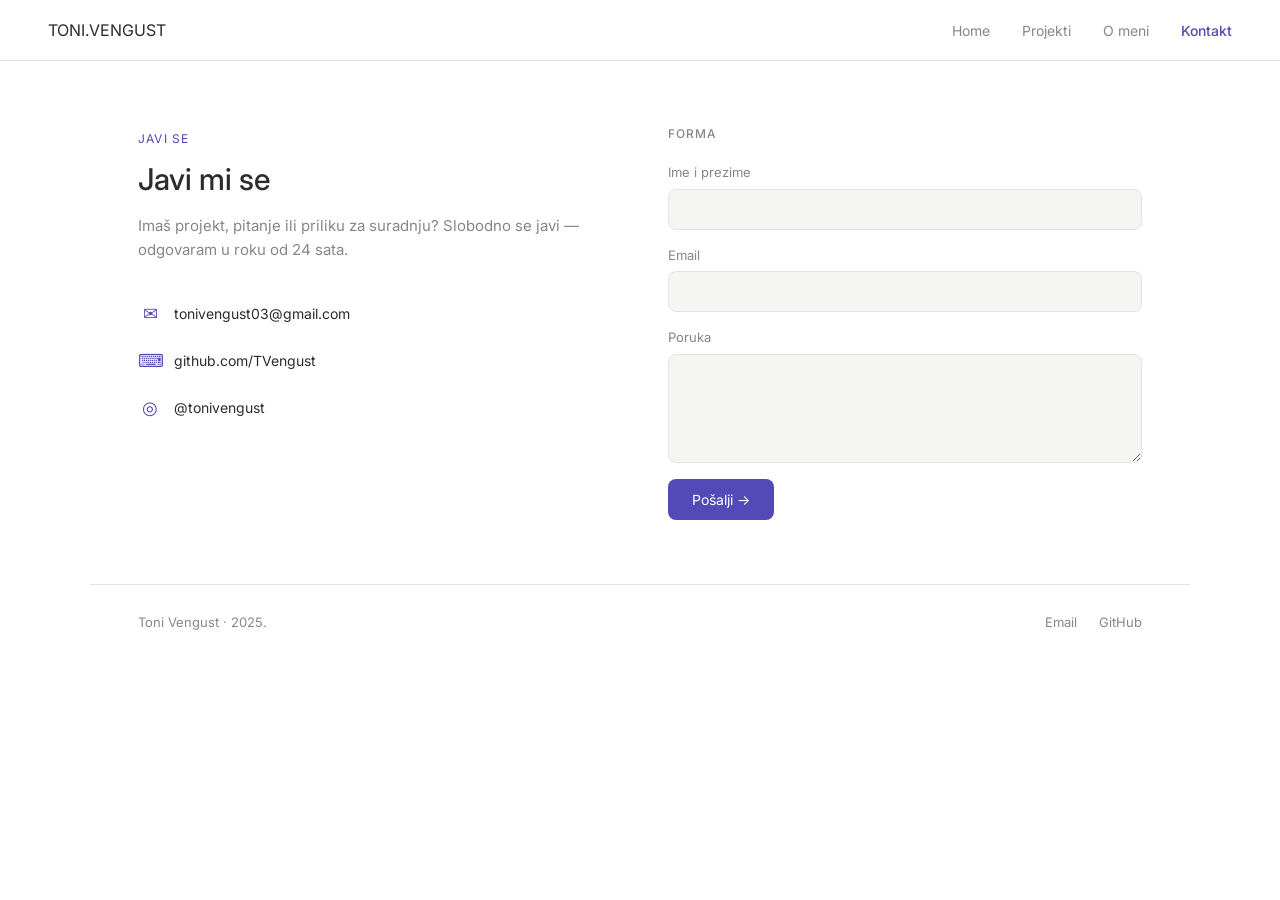
==== kontakt.html @ f5115459 "Initial commit - e-portfolio" ====
<!DOCTYPE html>
<html lang="hr">
<head>
  <meta charset="UTF-8">
  <meta name="viewport" content="width=device-width, initial-scale=1.0">
  <title>Kontakt — Toni Vengust</title>
  <link rel="preconnect" href="https://fonts.googleapis.com">
  <link rel="preconnect" href="https://fonts.gstatic.com" crossorigin>
  <link href="https://fonts.googleapis.com/css2?family=Inter:wght@400;500;600&display=swap" rel="stylesheet">
  <link rel="stylesheet" href="style.css">
</head>
<body>

  <!-- NAVIGACIJA -->
  <nav class="navbar">
    <a href="index.html" class="logo">TONI.VENGUST</a>
    <div class="nav-links">
      <a href="index.html">Home</a>
      <a href="projekti.html">Projekti</a>
      <a href="o-meni.html">O meni</a>
      <a href="kontakt.html" class="active">Kontakt</a>
    </div>
  </nav>

  <!-- KONTAKT -->
  <section class="contact">

    <!-- Lijevi dio: info -->
    <div class="contact-info">
      <span class="tag">Javi se</span>
      <h1>Javi mi se</h1>
      <p>Imaš projekt, pitanje ili priliku za suradnju? Slobodno se javi — odgovaram u roku od 24 sata.</p>

      <ul class="contact-list">
        <li>
          <span class="contact-icon">✉</span>
          <a href="mailto:tonivengust03@gmail.com">tonivengust03@gmail.com</a>
        </li>
        <li>
          <span class="contact-icon">⌨</span>
          <a href="https://github.com/TVengust" target="_blank">github.com/TVengust</a>
        </li>
        <li>
          <span class="contact-icon">◎</span>
          <a href="https://instagram.com/tonivengust" target="_blank">@tonivengust</a>
        </li>
      </ul>
    </div>

    <!-- Desni dio: forma -->
    <div class="contact-form">
      <h2 class="section-label">Forma</h2>
      <form action="https://formspree.io/f/TVOJ_ID" method="POST">
        <label for="ime">Ime i prezime</label>
        <input type="text" id="ime" name="ime" required>

        <label for="email">Email</label>
        <input type="email" id="email" name="email" required>

        <label for="poruka">Poruka</label>
        <textarea id="poruka" name="poruka" rows="5" required></textarea>

        <button type="submit" class="btn btn-primary">Pošalji →</button>
      </form>
    </div>

  </section>

  <!-- FOOTER -->
  <footer class="footer">
    <span>Toni Vengust · 2025.</span>
    <div class="footer-links">
      <a href="mailto:tonivengust03@gmail.com">Email</a>
      <a href="https://github.com/TVengust" target="_blank">GitHub</a>
    </div>
  </footer>

</body>
</html>
---- style.css ----
/* ===== VARIJABLE (paleta iz Figme) ===== */
:root {
  --akcent: #534AB7;
  --akcent-tamni: #3C3489;
  --akcent-svijetli: #EEEDFE;
  --hover: #CECBF6;
  --tekst: #2C2C2A;
  --muted: #888780;
  --border: #E5E4E0;
  --surface: #F5F5F4;
  --bijela: #FFFFFF;
}

/* ===== RESET ===== */
* {
  margin: 0;
  padding: 0;
  box-sizing: border-box;
}

body {
  font-family: 'Inter', sans-serif;
  color: var(--tekst);
  background: var(--bijela);
  line-height: 1.5;
}

a {
  text-decoration: none;
  color: inherit;
}

/* ===== NAVIGACIJA ===== */
.navbar {
  display: flex;
  align-items: center;
  justify-content: space-between;
  padding: 18px 48px;
  border-bottom: 1px solid var(--border);
  position: sticky;
  top: 0;
  background: var(--bijela);
  z-index: 100;
}

.logo {
  display: flex;
  align-items: center;
}

.logo img {
  height: 40px;
  width: auto;
  display: block;
}

.nav-links a {
  font-size: 14px;
  color: var(--muted);
  margin-left: 28px;
  transition: color 0.2s;
}

.nav-links a:hover {
  color: var(--tekst);
}

.nav-links a.active {
  color: var(--akcent);
  font-weight: 500;
}

/* ===== HERO ===== */
.hero {
  max-width: 1100px;
  margin: 0 auto;
  padding: 80px 48px 64px;
}

.tag {
  display: inline-block;
  font-size: 12px;
  letter-spacing: 0.1em;
  text-transform: uppercase;
  color: var(--akcent);
}

.hero h1 {
  font-size: 44px;
  font-weight: 500;
  line-height: 1.15;
  margin: 18px 0;
}

.hero-sub {
  font-size: 16px;
  color: var(--muted);
  max-width: 440px;
  line-height: 1.6;
}

.hero-buttons {
  margin-top: 28px;
  display: flex;
  gap: 12px;
}

/* ===== GUMBI ===== */
.btn {
  display: inline-block;
  font-size: 14px;
  padding: 12px 24px;
  border-radius: 8px;
  transition: all 0.2s;
}

.btn-primary {
  background: var(--akcent);
  color: var(--bijela);
}

.btn-primary:hover {
  background: var(--akcent-tamni);
}

.btn-ghost {
  border: 1px solid var(--akcent);
  color: var(--akcent);
}

.btn-ghost:hover {
  background: var(--akcent-svijetli);
}

/* ===== IZDVOJENI PROJEKTI ===== */
.featured {
  max-width: 1100px;
  margin: 0 auto;
  padding: 32px 48px 64px;
  border-top: 1px solid var(--border);
}

.section-label {
  font-size: 12px;
  font-weight: 500;
  letter-spacing: 0.08em;
  text-transform: uppercase;
  color: var(--muted);
  margin-bottom: 20px;
}

.cards-grid {
  display: grid;
  grid-template-columns: repeat(3, 1fr);
  gap: 18px;
}

.card {
  border: 1px solid var(--border);
  border-radius: 10px;
  overflow: hidden;
  transition: transform 0.2s, box-shadow 0.2s;
}

.card:hover {
  transform: translateY(-3px);
  box-shadow: 0 8px 24px rgba(83, 74, 183, 0.12);
}

.card-img {
  height: 160px;
  background: var(--akcent-svijetli);
  overflow: hidden;
}

.card-img img {
  width: 100%;
  height: 100%;
  object-fit: cover;
  display: block;
}

.card-body {
  padding: 14px 16px;
}

.card-body h3 {
  font-size: 15px;
  font-weight: 500;
}

.card-tag {
  font-size: 12px;
  color: var(--akcent);
  margin-top: 4px;
  display: inline-block;
}

/* ===== FOOTER ===== */
.footer {
  max-width: 1100px;
  margin: 0 auto;
  padding: 28px 48px;
  border-top: 1px solid var(--border);
  display: flex;
  justify-content: space-between;
  align-items: center;
  font-size: 13px;
  color: var(--muted);
}

.footer-links a {
  margin-left: 18px;
  transition: color 0.2s;
}

.footer-links a:hover {
  color: var(--akcent);
}

/* ===== RESPONZIVNOST (mobitel) ===== */
@media (max-width: 768px) {
  .navbar {
    padding: 16px 24px;
  }
  .nav-links a {
    margin-left: 16px;
    font-size: 13px;
  }
  .hero {
    padding: 48px 24px 40px;
  }
  .hero h1 {
    font-size: 32px;
  }
  .featured {
    padding: 28px 24px 48px;
  }
  .cards-grid {
    grid-template-columns: 1fr;
  }
  .footer {
    padding: 24px;
    flex-direction: column;
    gap: 12px;
  }
}

/* ===== ZAGLAVLJE STRANICE (Projekti, Kontakt) ===== */
.page-head {
  max-width: 1100px;
  margin: 0 auto;
  padding: 56px 48px 24px;
}

.page-head h1 {
  font-size: 34px;
  font-weight: 500;
  margin: 10px 0 8px;
}

.page-head p {
  font-size: 15px;
  color: var(--muted);
}

/* ===== PROJEKTI (grid 2x2) ===== */
.projects {
  max-width: 1100px;
  margin: 0 auto;
  padding: 16px 48px 64px;
}

.projects-grid {
  display: grid;
  grid-template-columns: repeat(2, 1fr);
  gap: 22px;
}

.project-card {
  border: 1px solid var(--border);
  border-radius: 12px;
  overflow: hidden;
  transition: transform 0.2s, box-shadow 0.2s;
}

.project-card:hover {
  transform: translateY(-3px);
  box-shadow: 0 10px 28px rgba(83, 74, 183, 0.12);
}

.project-img {
  position: relative;
  height: 200px;
  background: var(--akcent-svijetli);
  overflow: hidden;
}

.project-img img {
  width: 100%;
  height: 100%;
  object-fit: cover;
  display: block;
}

.project-chip {
  position: absolute;
  bottom: 12px;
  left: 12px;
  background: var(--bijela);
  color: var(--akcent);
  font-size: 11px;
  padding: 4px 11px;
  border-radius: 20px;
}

.project-body {
  padding: 18px 20px 20px;
}

.project-body h3 {
  font-size: 17px;
  font-weight: 500;
  margin-bottom: 8px;
}

.project-body p {
  font-size: 13px;
  color: var(--muted);
  line-height: 1.6;
  margin-bottom: 14px;
}

.project-link {
  font-size: 13px;
  color: var(--akcent);
  font-weight: 500;
}

.project-link:hover {
  color: var(--akcent-tamni);
}

/* ===== O MENI ===== */
.about-top {
  max-width: 1100px;
  margin: 0 auto;
  padding: 56px 48px 36px;
  display: flex;
  gap: 32px;
  align-items: center;
}

.about-avatar {
  width: 120px;
  height: 120px;
  border-radius: 50%;
  background: var(--akcent-svijetli);
  border: 1px solid var(--hover);
  flex-shrink: 0;
  overflow: hidden;
}

.about-avatar img {
  width: 100%;
  height: 100%;
  object-fit: cover;
  display: block;
}

.about-intro h1 {
  font-size: 30px;
  font-weight: 500;
  margin: 8px 0 10px;
}

.about-intro p {
  font-size: 15px;
  color: var(--muted);
  line-height: 1.6;
  max-width: 440px;
}

.about-details {
  max-width: 1100px;
  margin: 0 auto;
  padding: 16px 48px 64px;
  display: grid;
  grid-template-columns: 1fr 1fr;
  gap: 40px;
  border-top: 1px solid var(--border);
}

.info-list {
  list-style: none;
}

.info-list li {
  display: flex;
  justify-content: space-between;
  font-size: 14px;
  padding: 10px 0;
  border-bottom: 1px solid var(--border);
}

.info-meta {
  color: var(--muted);
  font-size: 13px;
}

.skills {
  display: flex;
  flex-wrap: wrap;
  gap: 9px;
}

.skill {
  font-size: 13px;
  padding: 6px 14px;
  border-radius: 20px;
  background: var(--akcent-svijetli);
  color: var(--akcent-tamni);
}

/* ===== KONTAKT ===== */
.contact {
  max-width: 1100px;
  margin: 0 auto;
  padding: 64px 48px;
  display: grid;
  grid-template-columns: 1fr 1fr;
  gap: 56px;
}

.contact-info h1 {
  font-size: 30px;
  font-weight: 500;
  margin: 8px 0 12px;
}

.contact-info > p {
  font-size: 15px;
  color: var(--muted);
  line-height: 1.6;
  margin-bottom: 28px;
}

.contact-list {
  list-style: none;
}

.contact-list li {
  display: flex;
  align-items: center;
  gap: 12px;
  padding: 10px 0;
  font-size: 14px;
}

.contact-icon {
  color: var(--akcent);
  font-size: 18px;
  width: 24px;
  text-align: center;
}

.contact-form form {
  display: flex;
  flex-direction: column;
}

.contact-form label {
  font-size: 13px;
  color: var(--muted);
  margin-bottom: 6px;
}

.contact-form input,
.contact-form textarea {
  font-family: 'Inter', sans-serif;
  font-size: 14px;
  padding: 11px 14px;
  border: 1px solid var(--border);
  border-radius: 8px;
  background: var(--surface);
  margin-bottom: 16px;
  color: var(--tekst);
  transition: border 0.2s, background 0.2s;
}

.contact-form input:focus,
.contact-form textarea:focus {
  outline: none;
  border-color: var(--akcent);
  background: var(--bijela);
}

.contact-form button {
  align-self: flex-start;
  border: none;
  cursor: pointer;
  font-family: 'Inter', sans-serif;
}

/* ===== RESPONZIVNOST za nove stranice ===== */
@media (max-width: 768px) {
  .page-head { padding: 40px 24px 16px; }
  .page-head h1 { font-size: 28px; }
  .projects { padding: 12px 24px 48px; }
  .projects-grid { grid-template-columns: 1fr; }
  .about-top {
    padding: 40px 24px 28px;
    flex-direction: column;
    text-align: center;
    gap: 20px;
  }
  .about-intro p { margin: 0 auto; }
  .about-details {
    padding: 16px 24px 48px;
    grid-template-columns: 1fr;
    gap: 28px;
  }
  .contact {
    padding: 40px 24px;
    grid-template-columns: 1fr;
    gap: 36px;
  }
}

/* ===== SLIKE RAZLIČITIH FORMATA ===== */
/* Logo-tip slike (WoodWatch) - ne rezati, bijela pozadina */
.card-img.logo-fit,
.project-img.logo-fit {
  background: var(--bijela);
}

.card-img.logo-fit img,
.project-img.logo-fit img {
  object-fit: contain;
  padding: 24px;
}

/* Banner na crnoj pozadini (Apartmani) - ne rezati */
.project-img.dark-bg,
.card-img.dark-bg {
  background: #000;
}
.project-img.dark-bg img,
.card-img.dark-bg img {
  object-fit: contain;
  padding: 0;
}
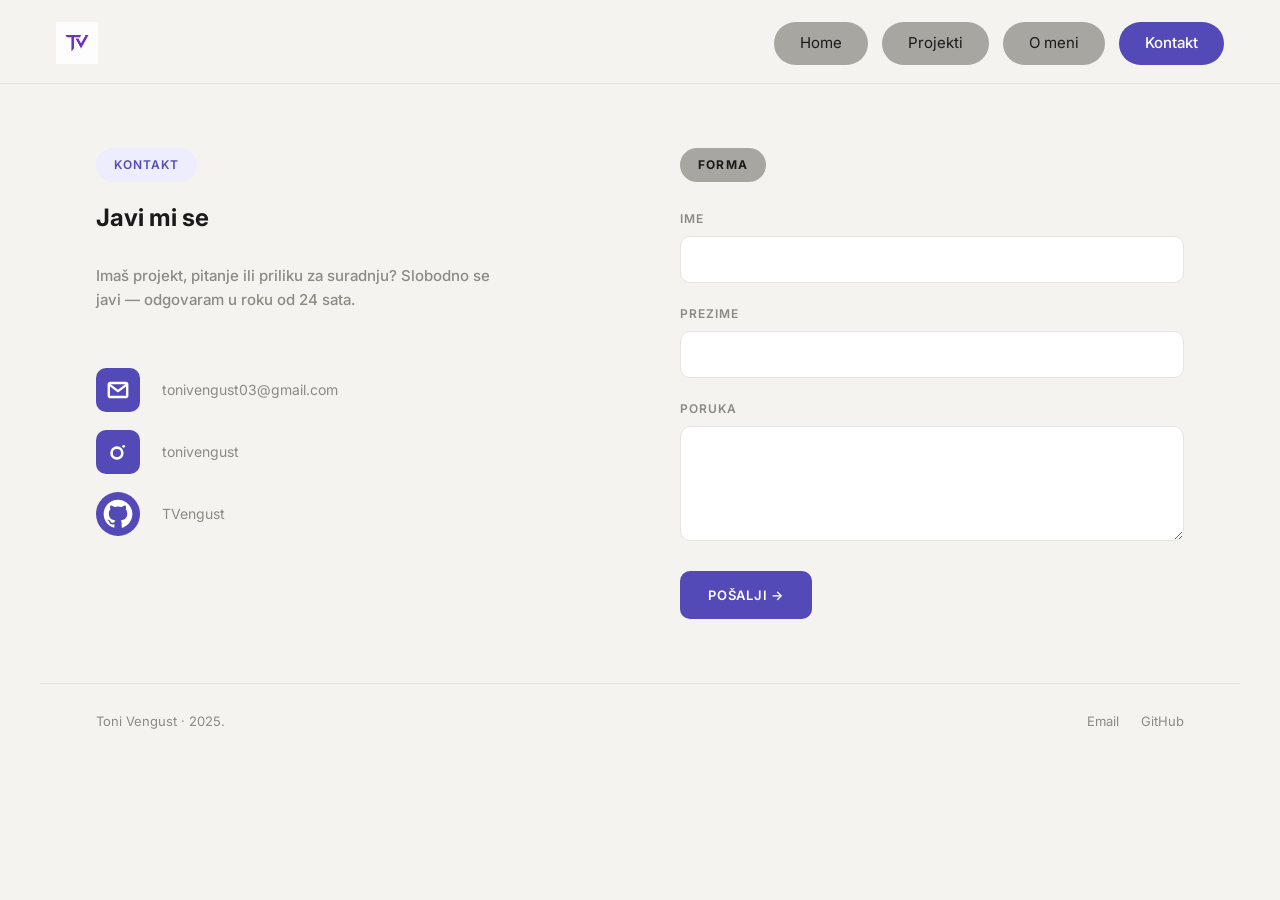
==== commit e12f60d7: "Version 1.0" ====
--- a/kontakt.html
+++ b/kontakt.html
@@ -13,7 +13,7 @@
 
   <!-- NAVIGACIJA -->
   <nav class="navbar">
-    <a href="index.html" class="logo">TONI.VENGUST</a>
+    <a href="index.html" class="logo"><img src="slike/logo.png" alt="TV logo"></a>
     <div class="nav-links">
       <a href="index.html">Home</a>
       <a href="projekti.html">Projekti</a>
@@ -27,22 +27,36 @@
 
     <!-- Lijevi dio: info -->
     <div class="contact-info">
-      <span class="tag">Javi se</span>
+      <span class="tag uppercase">Kontakt</span>
       <h1>Javi mi se</h1>
       <p>Imaš projekt, pitanje ili priliku za suradnju? Slobodno se javi — odgovaram u roku od 24 sata.</p>
 
       <ul class="contact-list">
         <li>
-          <span class="contact-icon">✉</span>
+          <span class="contact-icon" aria-hidden="true">
+            <svg viewBox="0 0 24 24" fill="none" stroke="currentColor" stroke-width="2.2" stroke-linecap="round" stroke-linejoin="round">
+              <rect x="3.5" y="5.5" width="17" height="13" rx="1.5"/>
+              <polyline points="4,7 12,13 20,7"/>
+            </svg>
+          </span>
           <a href="mailto:tonivengust03@gmail.com">tonivengust03@gmail.com</a>
         </li>
         <li>
-          <span class="contact-icon">⌨</span>
-          <a href="https://github.com/TVengust" target="_blank">github.com/TVengust</a>
+          <span class="contact-icon" aria-hidden="true">
+            <svg viewBox="0 0 24 24" fill="none" stroke="currentColor" stroke-width="2.4" stroke-linecap="round">
+              <circle cx="11" cy="13" r="5"/>
+              <circle cx="17.2" cy="6.8" r="1.3" fill="currentColor" stroke="none"/>
+            </svg>
+          </span>
+          <a href="https://instagram.com/tonivengust" target="_blank">tonivengust</a>
         </li>
         <li>
-          <span class="contact-icon">◎</span>
-          <a href="https://instagram.com/tonivengust" target="_blank">@tonivengust</a>
+          <span class="contact-icon circle" aria-hidden="true">
+            <svg viewBox="0 0 24 24" fill="currentColor">
+              <path d="M12 .5C5.65.5.5 5.65.5 12c0 5.07 3.29 9.37 7.86 10.89.57.1.78-.25.78-.55v-2.07c-3.2.7-3.87-1.36-3.87-1.36-.52-1.32-1.27-1.67-1.27-1.67-1.04-.71.08-.7.08-.7 1.15.08 1.76 1.18 1.76 1.18 1.02 1.75 2.68 1.24 3.34.95.1-.74.4-1.24.72-1.53-2.55-.29-5.24-1.28-5.24-5.69 0-1.26.45-2.29 1.18-3.1-.12-.29-.51-1.46.11-3.05 0 0 .97-.31 3.18 1.18a11.04 11.04 0 0 1 5.8 0c2.21-1.49 3.18-1.18 3.18-1.18.62 1.59.23 2.76.11 3.05.73.81 1.18 1.84 1.18 3.1 0 4.42-2.69 5.39-5.25 5.68.41.35.78 1.05.78 2.12v3.14c0 .3.2.66.79.55C20.21 21.37 23.5 17.07 23.5 12c0-6.35-5.15-11.5-11.5-11.5z"/>
+            </svg>
+          </span>
+          <a href="https://github.com/TVengust" target="_blank">TVengust</a>
         </li>
       </ul>
     </div>
@@ -51,11 +65,11 @@
     <div class="contact-form">
       <h2 class="section-label">Forma</h2>
       <form action="https://formspree.io/f/TVOJ_ID" method="POST">
-        <label for="ime">Ime i prezime</label>
+        <label for="ime">Ime</label>
         <input type="text" id="ime" name="ime" required>
 
-        <label for="email">Email</label>
-        <input type="email" id="email" name="email" required>
+        <label for="prezime">Prezime</label>
+        <input type="text" id="prezime" name="prezime" required>
 
         <label for="poruka">Poruka</label>
         <textarea id="poruka" name="poruka" rows="5" required></textarea>
--- a/style.css
+++ b/style.css
@@ -4,10 +4,11 @@
   --akcent-tamni: #3C3489;
   --akcent-svijetli: #EEEDFE;
   --hover: #CECBF6;
-  --tekst: #2C2C2A;
-  --muted: #888780;
+  --tekst: #1A1A1A;
+  --muted: #8C8A82;
   --border: #E5E4E0;
-  --surface: #F5F5F4;
+  --surface: #F4F3F0;
+  --pill-gray: #A8A6A0;
   --bijela: #FFFFFF;
 }
 
@@ -21,7 +22,7 @@
 body {
   font-family: 'Inter', sans-serif;
   color: var(--tekst);
-  background: var(--bijela);
+  background: var(--surface);
   line-height: 1.5;
 }
 
@@ -35,11 +36,11 @@
   display: flex;
   align-items: center;
   justify-content: space-between;
-  padding: 18px 48px;
+  padding: 22px 56px 18px;
   border-bottom: 1px solid var(--border);
   position: sticky;
   top: 0;
-  background: var(--bijela);
+  background: var(--surface);
   z-index: 100;
 }
 
@@ -49,68 +50,90 @@
 }
 
 .logo img {
-  height: 40px;
+  height: 42px;
   width: auto;
   display: block;
 }
 
+.nav-links {
+  display: flex;
+  gap: 14px;
+}
+
 .nav-links a {
-  font-size: 14px;
-  color: var(--muted);
-  margin-left: 28px;
-  transition: color 0.2s;
+  font-size: 15px;
+  color: var(--tekst);
+  background: var(--pill-gray);
+  padding: 10px 26px;
+  border-radius: 999px;
+  transition: background 0.2s, color 0.2s;
 }
 
 .nav-links a:hover {
-  color: var(--tekst);
+  background: #97958f;
 }
 
 .nav-links a.active {
-  color: var(--akcent);
+  background: var(--akcent);
+  color: var(--bijela);
   font-weight: 500;
 }
 
 /* ===== HERO ===== */
 .hero {
-  max-width: 1100px;
-  margin: 0 auto;
-  padding: 80px 48px 64px;
+  max-width: 1200px;
+  margin: 0 auto;
+  padding: 72px 56px 80px;
 }
 
 .tag {
   display: inline-block;
+  font-size: 14px;
+  font-weight: 500;
+  color: var(--akcent);
+  background: var(--akcent-svijetli);
+  padding: 8px 18px;
+  border-radius: 999px;
+}
+
+.tag.uppercase {
+  text-transform: uppercase;
+  letter-spacing: 0.08em;
   font-size: 12px;
-  letter-spacing: 0.1em;
-  text-transform: uppercase;
-  color: var(--akcent);
+  font-weight: 600;
 }
 
 .hero h1 {
-  font-size: 44px;
-  font-weight: 500;
-  line-height: 1.15;
-  margin: 18px 0;
+  font-size: 32px;
+  font-weight: 700;
+  line-height: 1.2;
+  margin: 22px 0 22px;
 }
 
 .hero-sub {
   font-size: 16px;
   color: var(--muted);
-  max-width: 440px;
+  max-width: 560px;
   line-height: 1.6;
 }
 
 .hero-buttons {
-  margin-top: 28px;
-  display: flex;
-  gap: 12px;
+  margin-top: 56px;
+  display: flex;
+  gap: 14px;
 }
 
 /* ===== GUMBI ===== */
 .btn {
-  display: inline-block;
-  font-size: 14px;
-  padding: 12px 24px;
-  border-radius: 8px;
+  display: inline-flex;
+  align-items: center;
+  gap: 10px;
+  font-size: 13px;
+  font-weight: 600;
+  letter-spacing: 0.06em;
+  text-transform: uppercase;
+  padding: 16px 28px;
+  border-radius: 10px;
   transition: all 0.2s;
 }
 
@@ -124,7 +147,8 @@
 }
 
 .btn-ghost {
-  border: 1px solid var(--akcent);
+  background: var(--bijela);
+  border: 1px solid var(--border);
   color: var(--akcent);
 }
 
@@ -134,42 +158,46 @@
 
 /* ===== IZDVOJENI PROJEKTI ===== */
 .featured {
-  max-width: 1100px;
-  margin: 0 auto;
-  padding: 32px 48px 64px;
+  max-width: 1200px;
+  margin: 0 auto;
+  padding: 48px 56px 72px;
   border-top: 1px solid var(--border);
 }
 
 .section-label {
+  display: inline-block;
   font-size: 12px;
-  font-weight: 500;
-  letter-spacing: 0.08em;
+  font-weight: 700;
+  letter-spacing: 0.1em;
   text-transform: uppercase;
-  color: var(--muted);
-  margin-bottom: 20px;
+  color: var(--tekst);
+  background: var(--pill-gray);
+  padding: 8px 18px;
+  border-radius: 999px;
+  margin-bottom: 32px;
 }
 
 .cards-grid {
   display: grid;
   grid-template-columns: repeat(3, 1fr);
-  gap: 18px;
+  gap: 26px;
 }
 
 .card {
-  border: 1px solid var(--border);
   border-radius: 10px;
-  overflow: hidden;
-  transition: transform 0.2s, box-shadow 0.2s;
+  background: transparent;
+  transition: transform 0.2s;
 }
 
 .card:hover {
   transform: translateY(-3px);
-  box-shadow: 0 8px 24px rgba(83, 74, 183, 0.12);
 }
 
 .card-img {
-  height: 160px;
-  background: var(--akcent-svijetli);
+  height: 180px;
+  background: var(--bijela);
+  border: 1px solid var(--akcent);
+  border-radius: 10px;
   overflow: hidden;
 }
 
@@ -181,26 +209,27 @@
 }
 
 .card-body {
-  padding: 14px 16px;
+  padding: 14px 4px 4px;
 }
 
 .card-body h3 {
-  font-size: 15px;
-  font-weight: 500;
+  font-size: 17px;
+  font-weight: 700;
+  color: var(--tekst);
 }
 
 .card-tag {
-  font-size: 12px;
-  color: var(--akcent);
-  margin-top: 4px;
+  font-size: 13px;
+  color: var(--muted);
+  margin-top: 6px;
   display: inline-block;
 }
 
 /* ===== FOOTER ===== */
 .footer {
-  max-width: 1100px;
-  margin: 0 auto;
-  padding: 28px 48px;
+  max-width: 1200px;
+  margin: 0 auto;
+  padding: 28px 56px;
   border-top: 1px solid var(--border);
   display: flex;
   justify-content: space-between;
@@ -248,36 +277,38 @@
 
 /* ===== ZAGLAVLJE STRANICE (Projekti, Kontakt) ===== */
 .page-head {
-  max-width: 1100px;
-  margin: 0 auto;
-  padding: 56px 48px 24px;
+  max-width: 1200px;
+  margin: 0 auto;
+  padding: 64px 56px 32px;
 }
 
 .page-head h1 {
-  font-size: 34px;
-  font-weight: 500;
-  margin: 10px 0 8px;
+  font-size: 26px;
+  font-weight: 700;
+  margin: 22px 0 8px;
 }
 
 .page-head p {
   font-size: 15px;
+  font-weight: 600;
   color: var(--muted);
 }
 
 /* ===== PROJEKTI (grid 2x2) ===== */
 .projects {
-  max-width: 1100px;
-  margin: 0 auto;
-  padding: 16px 48px 64px;
+  max-width: 1200px;
+  margin: 0 auto;
+  padding: 24px 56px 72px;
 }
 
 .projects-grid {
   display: grid;
   grid-template-columns: repeat(2, 1fr);
-  gap: 22px;
+  gap: 28px;
 }
 
 .project-card {
+  background: var(--bijela);
   border: 1px solid var(--border);
   border-radius: 12px;
   overflow: hidden;
@@ -291,8 +322,10 @@
 
 .project-img {
   position: relative;
-  height: 200px;
-  background: var(--akcent-svijetli);
+  height: 240px;
+  background: var(--bijela);
+  border: 1px solid var(--akcent);
+  border-radius: 12px 12px 0 0;
   overflow: hidden;
 }
 
@@ -304,59 +337,59 @@
 }
 
 .project-chip {
-  position: absolute;
-  bottom: 12px;
-  left: 12px;
-  background: var(--bijela);
+  display: none;
+}
+
+.project-body {
+  padding: 22px 24px 24px;
+}
+
+.project-body h3 {
+  font-size: 18px;
+  font-weight: 700;
+  margin-bottom: 12px;
+}
+
+.project-body p {
+  font-size: 14px;
+  color: var(--muted);
+  line-height: 1.6;
+  margin-bottom: 22px;
+}
+
+.project-link {
+  display: inline-flex;
+  align-items: center;
+  gap: 6px;
+  font-size: 14px;
+  font-weight: 600;
   color: var(--akcent);
-  font-size: 11px;
-  padding: 4px 11px;
-  border-radius: 20px;
-}
-
-.project-body {
-  padding: 18px 20px 20px;
-}
-
-.project-body h3 {
-  font-size: 17px;
-  font-weight: 500;
-  margin-bottom: 8px;
-}
-
-.project-body p {
-  font-size: 13px;
-  color: var(--muted);
-  line-height: 1.6;
-  margin-bottom: 14px;
-}
-
-.project-link {
-  font-size: 13px;
-  color: var(--akcent);
-  font-weight: 500;
+  background: var(--akcent-svijetli);
+  padding: 8px 18px;
+  border-radius: 999px;
 }
 
 .project-link:hover {
+  background: var(--hover);
   color: var(--akcent-tamni);
 }
 
 /* ===== O MENI ===== */
 .about-top {
-  max-width: 1100px;
-  margin: 0 auto;
-  padding: 56px 48px 36px;
-  display: flex;
-  gap: 32px;
+  max-width: 1200px;
+  margin: 0 auto;
+  padding: 64px 56px 56px;
+  display: flex;
+  gap: 40px;
   align-items: center;
 }
 
 .about-avatar {
-  width: 120px;
-  height: 120px;
+  width: 130px;
+  height: 130px;
   border-radius: 50%;
-  background: var(--akcent-svijetli);
-  border: 1px solid var(--hover);
+  background: #000;
+  border: 2px solid var(--akcent);
   flex-shrink: 0;
   overflow: hidden;
 }
@@ -369,26 +402,39 @@
 }
 
 .about-intro h1 {
-  font-size: 30px;
-  font-weight: 500;
-  margin: 8px 0 10px;
+  font-size: 22px;
+  font-weight: 700;
+  margin: 18px 0 14px;
 }
 
 .about-intro p {
   font-size: 15px;
   color: var(--muted);
+  font-weight: 500;
   line-height: 1.6;
-  max-width: 440px;
+  max-width: 720px;
 }
 
 .about-details {
-  max-width: 1100px;
-  margin: 0 auto;
-  padding: 16px 48px 64px;
+  max-width: 1200px;
+  margin: 0 auto;
+  padding: 48px 56px 72px;
   display: grid;
   grid-template-columns: 1fr 1fr;
-  gap: 40px;
+  gap: 56px;
   border-top: 1px solid var(--border);
+}
+
+.about-col .section-label {
+  margin-bottom: 28px;
+}
+
+.info-text {
+  font-size: 15px;
+  color: var(--muted);
+  font-weight: 500;
+  line-height: 1.7;
+  max-width: 440px;
 }
 
 .info-list {
@@ -411,57 +457,88 @@
 .skills {
   display: flex;
   flex-wrap: wrap;
-  gap: 9px;
+  gap: 14px;
 }
 
 .skill {
-  font-size: 13px;
-  padding: 6px 14px;
-  border-radius: 20px;
+  font-size: 14px;
+  font-weight: 600;
+  padding: 9px 22px;
+  border-radius: 999px;
   background: var(--akcent-svijetli);
-  color: var(--akcent-tamni);
+  color: var(--akcent);
 }
 
 /* ===== KONTAKT ===== */
 .contact {
-  max-width: 1100px;
-  margin: 0 auto;
-  padding: 64px 48px;
+  max-width: 1200px;
+  margin: 0 auto;
+  padding: 64px 56px;
   display: grid;
   grid-template-columns: 1fr 1fr;
-  gap: 56px;
+  gap: 80px;
 }
 
 .contact-info h1 {
-  font-size: 30px;
-  font-weight: 500;
-  margin: 8px 0 12px;
+  font-size: 24px;
+  font-weight: 700;
+  margin: 18px 0 28px;
 }
 
 .contact-info > p {
   font-size: 15px;
   color: var(--muted);
+  font-weight: 500;
   line-height: 1.6;
-  margin-bottom: 28px;
+  margin-bottom: 56px;
+  max-width: 420px;
 }
 
 .contact-list {
   list-style: none;
+  display: flex;
+  flex-direction: column;
+  gap: 18px;
 }
 
 .contact-list li {
   display: flex;
   align-items: center;
-  gap: 12px;
-  padding: 10px 0;
+  gap: 22px;
   font-size: 14px;
+  color: var(--muted);
 }
 
 .contact-icon {
-  color: var(--akcent);
-  font-size: 18px;
-  width: 24px;
-  text-align: center;
+  width: 44px;
+  height: 44px;
+  background: var(--akcent);
+  color: var(--bijela);
+  border-radius: 10px;
+  display: inline-flex;
+  align-items: center;
+  justify-content: center;
+  flex-shrink: 0;
+}
+
+.contact-icon.circle {
+  border-radius: 50%;
+}
+
+.contact-icon svg {
+  width: 26px;
+  height: 26px;
+  display: block;
+}
+
+.contact-icon.circle svg {
+  width: 30px;
+  height: 30px;
+}
+
+.contact-form .section-label {
+  background: var(--pill-gray);
+  margin-bottom: 28px;
 }
 
 .contact-form form {
@@ -470,29 +547,31 @@
 }
 
 .contact-form label {
-  font-size: 13px;
-  color: var(--muted);
-  margin-bottom: 6px;
+  font-size: 12px;
+  font-weight: 600;
+  letter-spacing: 0.08em;
+  text-transform: uppercase;
+  color: var(--muted);
+  margin-bottom: 8px;
 }
 
 .contact-form input,
 .contact-form textarea {
   font-family: 'Inter', sans-serif;
   font-size: 14px;
-  padding: 11px 14px;
+  padding: 14px 16px;
   border: 1px solid var(--border);
-  border-radius: 8px;
-  background: var(--surface);
-  margin-bottom: 16px;
+  border-radius: 10px;
+  background: var(--bijela);
+  margin-bottom: 22px;
   color: var(--tekst);
-  transition: border 0.2s, background 0.2s;
+  transition: border 0.2s;
 }
 
 .contact-form input:focus,
 .contact-form textarea:focus {
   outline: none;
   border-color: var(--akcent);
-  background: var(--bijela);
 }
 
 .contact-form button {
@@ -500,6 +579,7 @@
   border: none;
   cursor: pointer;
   font-family: 'Inter', sans-serif;
+  margin-top: 8px;
 }
 
 /* ===== RESPONZIVNOST za nove stranice ===== */
